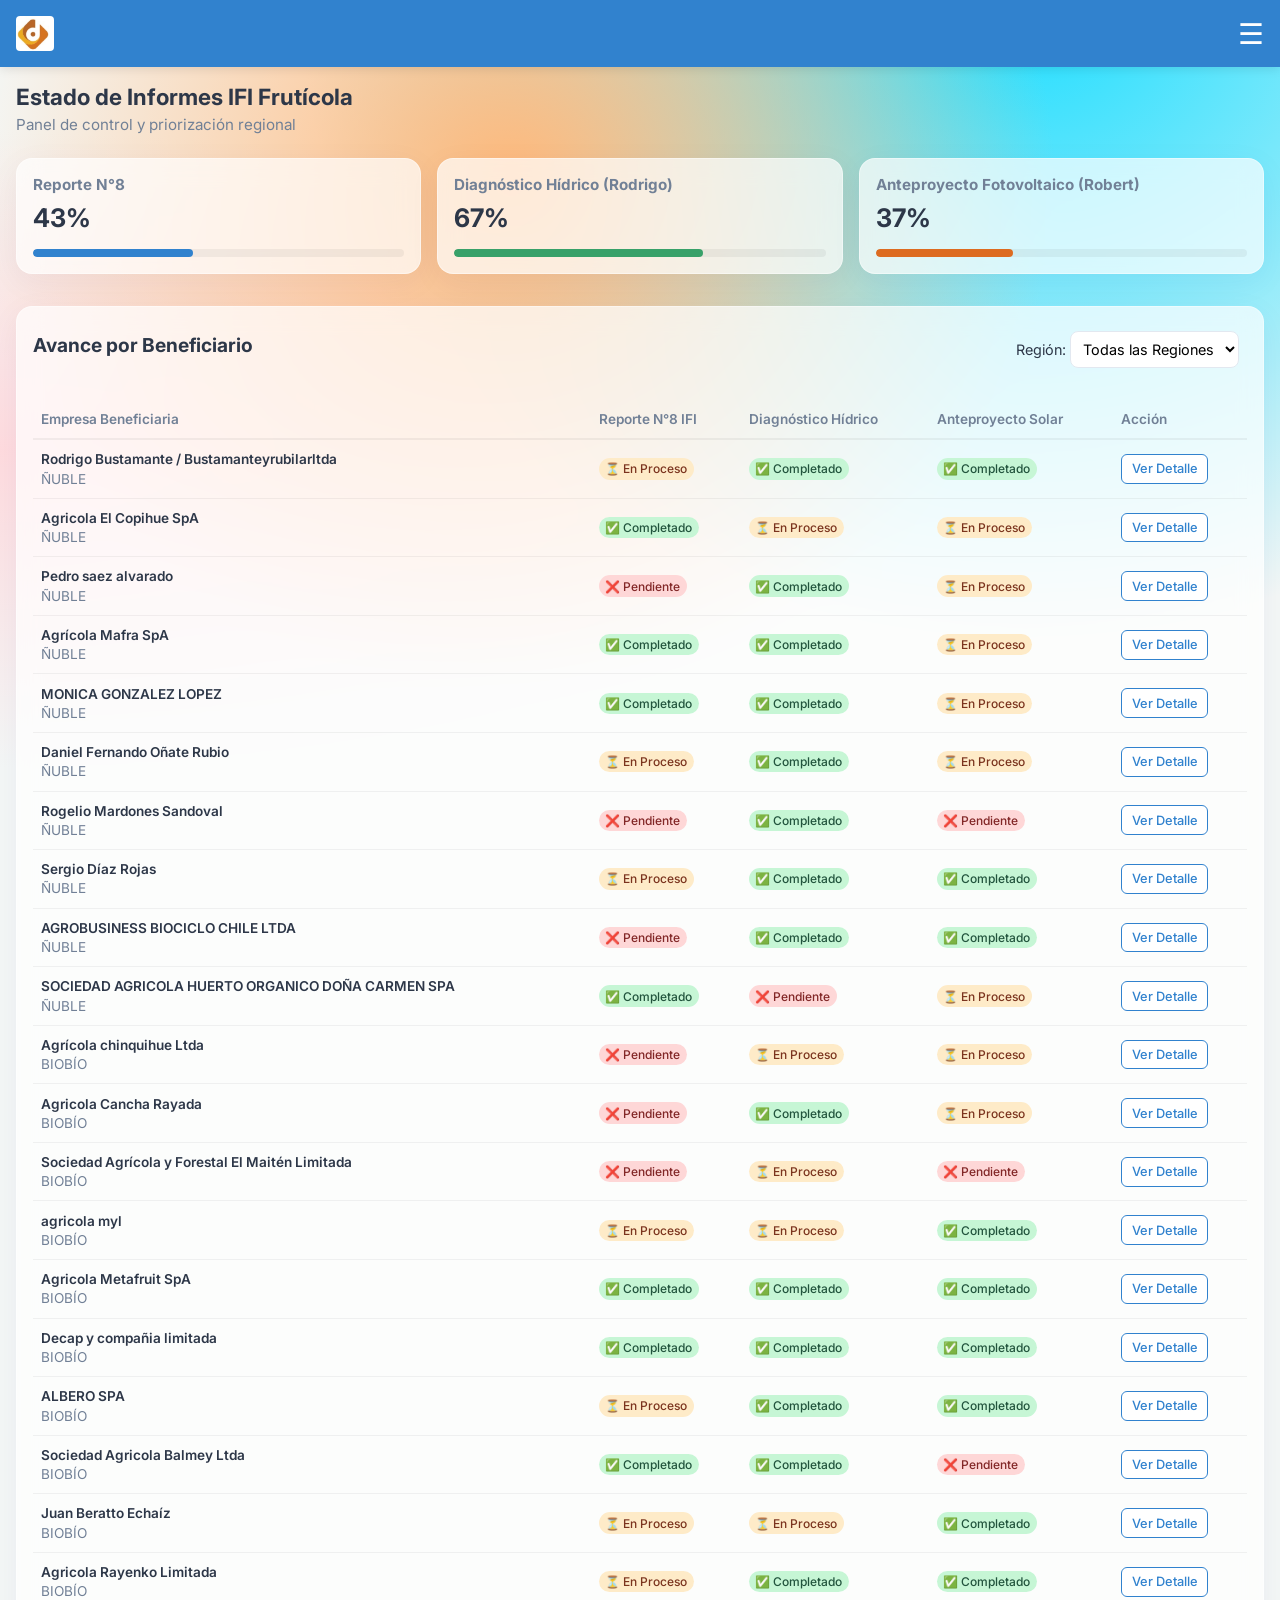
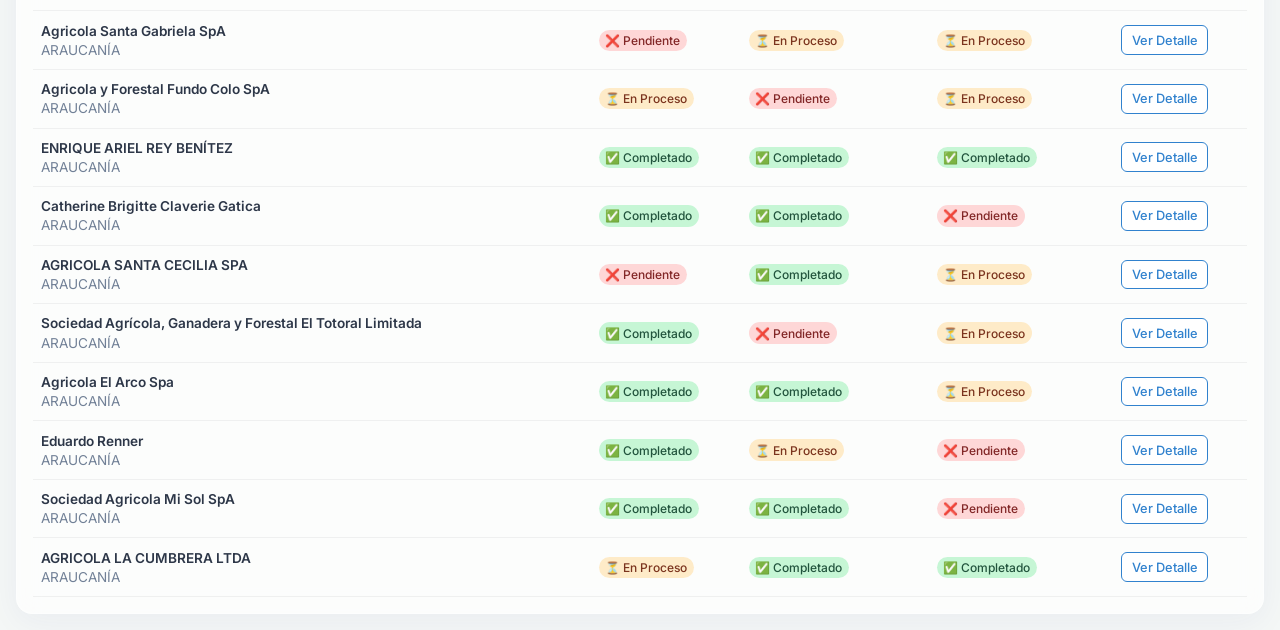
==== index.html @ 6b8bfd2b "Add files via upload" ====
<!DOCTYPE html>
<html lang="es">
<head>
    <meta charset="UTF-8">
    <meta name="viewport" content="width=device-width, initial-scale=1.0">
    <title>Dashboard IFI Frutícola - D-NOVO</title>
    <link rel="stylesheet" href="styles.css?v=3">
    <!-- Google Fonts for modern typography -->
    <link href="https://fonts.googleapis.com/css2?family=Inter:wght@400;500;600;700&display=swap" rel="stylesheet">
</head>
<body>
    <div class="app-container">

        <!-- Mobile Top Nav -->
        <div class="mobile-nav">
            <div class="mobile-nav-logo">
                <img src="logo-dnovo.jpg" alt="D-NOVO Logo" style="height: 35px; border-radius: 4px; object-fit: contain;">
            </div>
            <button class="hamburger-btn" onclick="toggleSidebar()">☰</button>
        </div>
        
        <!-- Overlay for Sidebar -->
        <div class="sidebar-overlay" id="sidebar-overlay" onclick="toggleSidebar()"></div>

        <!-- Sidebar -->
        <aside class="sidebar">
            <div class="brand" style="flex-direction: column; align-items: flex-start; gap: 1rem;">
                <!-- Logo D-NOVO (Imagen) -->
                <div style="display: flex; align-items: center; justify-content: center; width: 100%; margin-top: 1rem;">
                    <img src="logo-dnovo.jpg" alt="D-NOVO Logo" style="max-width: 80%; height: auto; object-fit: contain;">
                </div>
            </div>
            <nav class="menu">
                <a href="#" class="menu-item active" onclick="switchView('view-dashboard', this)">📊 Dashboard Avances</a>
                <a href="#" class="menu-item" onclick="switchView('view-agendamiento', this)">📅 Agendamiento</a>
                <a href="#" class="menu-item" onclick="switchView('view-productores', this)">👥 Productores</a>
                <a href="#" class="menu-item" onclick="switchView('view-configuracion', this)">⚙️ Configuración</a>
            </nav>
        </aside>

        <!-- Main Content -->
        <main class="main-content">
            <header class="header">
                <div>
                    <h1 id="main-title">Estado de Informes IFI Frutícola</h1>
                    <p class="subtitle" id="main-subtitle">Panel de control y priorización regional</p>
                </div>
                <div class="user-profile">
                    <img src="https://ui-avatars.com/api/?name=Admin+DNOVO&background=0D8ABC&color=fff" alt="User" class="avatar">
                </div>
            </header>

            <!-- VISTA 1: DASHBOARD -->
            <div id="view-dashboard" class="view-section active">
                <!-- KPIs -->
                <div class="kpi-grid">
                    <div class="kpi-card glass">
                        <h3>Reporte N°8</h3>
                        <div class="kpi-value" id="stat-rep8">0%</div>
                        <div class="progress-container">
                            <div class="progress-bar bg-blue" id="bar-rep8" style="width: 0%"></div>
                        </div>
                    </div>
                    <div class="kpi-card glass">
                        <h3>Diagnóstico Hídrico (Rodrigo)</h3>
                        <div class="kpi-value" id="stat-hidrico">0%</div>
                        <div class="progress-container">
                            <div class="progress-bar bg-green" id="bar-hidrico" style="width: 0%"></div>
                        </div>
                    </div>
                    <div class="kpi-card glass">
                        <h3>Anteproyecto Fotovoltaico (Robert)</h3>
                        <div class="kpi-value" id="stat-foto">0%</div>
                        <div class="progress-container">
                            <div class="progress-bar bg-orange" id="bar-foto" style="width: 0%"></div>
                        </div>
                    </div>
                </div>

                <!-- Table Section -->
                <div class="table-section glass">
                    <div class="table-header">
                        <h2>Avance por Beneficiario</h2>
                        <div class="filters">
                            <label for="region-filter">Región: </label>
                            <select id="region-filter" class="select-css">
                                <option value="Todas">Todas las Regiones</option>
                                <option value="ARAUCANÍA">Araucanía</option>
                                <option value="BIOBÍO">Biobío</option>
                                <option value="ÑUBLE">Ñuble</option>
                            </select>
                        </div>
                    </div>
                    
                    <div class="table-responsive">
                        <table class="data-table">
                            <thead>
                                <tr>
                                    <th>Empresa Beneficiaria</th>
                                    <th>Reporte N°8 IFI</th>
                                    <th>Diagnóstico Hídrico</th>
                                    <th>Anteproyecto Solar</th>
                                    <th>Acción</th>
                                </tr>
                            </thead>
                            <tbody id="table-body">
                                <!-- JS Inject Data -->
                            </tbody>
                        </table>
                    </div>
                </div>
            </div>

            <!-- VISTA 2: AGENDAMIENTO -->
            <div id="view-agendamiento" class="view-section" style="display: none;">
                <div class="glass" style="padding: 2rem;">
                    <div style="display: flex; justify-content: space-between; margin-bottom: 2rem;">
                        <h2>Julio 2026</h2>
                        <button class="action-btn" onclick="openNuevaVisita()">+ Nueva Visita</button>
                    </div>
                    <!-- Fake Calendar -->
                    <div class="calendar-grid">
                        <div class="cal-day">Lun 6<br><div class="cal-event bg-blue">Balmey (Enrique/Roberto)</div></div>
                        <div class="cal-day">Mar 7<br><div class="cal-event bg-orange">Metafruit (Robert B.)</div></div>
                        <div class="cal-day">Mié 8<br><div class="cal-event bg-red">Cancelada: Catalina/Ricardo</div></div>
                        <div class="cal-day">Jue 9<br><div class="cal-event bg-green">Biociclo (Alfonso)</div></div>
                        <div class="cal-day">Vie 10</div>
                    </div>
                </div>
            </div>

            <!-- VISTA 3: PRODUCTORES -->
            <div id="view-productores" class="view-section" style="display: none;">
                <div class="filters" style="margin-bottom: 1.5rem;">
                    <input type="text" id="search-productor" class="select-css" placeholder="Buscar productor, RUT o Región..." style="width: 100%; max-width: 400px;" oninput="filterProductores()">
                </div>
                <div id="productores-grid" class="productores-grid">
                    <!-- JS Inject CRM Cards -->
                </div>
            </div>

            <!-- VISTA 4: CONFIGURACIÓN -->
            <div id="view-configuracion" class="view-section" style="display: none;">
                <div class="config-panel glass">
                    <h2>Gestión de Equipo</h2>
                    <table class="data-table" style="margin-top: 1rem;">
                        <tr><td>Enrique Sandoval</td><td><span class="badge status-completado">Activo</span></td></tr>
                        <tr><td>Roberto</td><td><span class="badge status-completado">Activo</span></td></tr>
                        <tr><td>Alfonso</td><td><span class="badge status-completado">Activo</span></td></tr>
                        <tr><td>Robert Bravo</td><td><span class="badge status-completado">Activo</span></td></tr>
                        <tr><td>Ricardo</td><td><span class="badge status-proceso">En Revisión</span></td></tr>
                        <tr><td>Catalina</td><td><span class="badge status-proceso">En Revisión</span></td></tr>
                    </table>
                    
                    <h2 style="margin-top: 3rem;">Plantillas de Informes</h2>
                    <ul class="timeline" style="margin-top: 1rem;">
                        <li><strong>Reporte N°8 Oficial:</strong> <a href="#">Descargar Word (.docx)</a></li>
                        <li><strong>Ficha Anteproyecto Fotovoltaico:</strong> <a href="#">Descargar Excel (.xlsx)</a></li>
                    </ul>
                </div>
            </div>
        </main>
    </div>

    <!-- Modal "Ver Detalle" -->
    <div id="detalle-modal" class="modal-overlay">
        <div class="modal-content glass">
            <div class="modal-header">
                <div>
                    <h2 id="modal-empresa-nombre">Nombre Empresa</h2>
                    <p class="subtitle" id="modal-empresa-region">Región</p>
                </div>
                <button class="close-btn" onclick="closeModal()">✕</button>
            </div>
            
            <div class="modal-body">
                <!-- Sección CRM -->
                <div class="detail-section">
                    <h3>📍 Información de Contacto (CRM)</h3>
                    <div class="info-grid">
                        <div class="info-item"><strong>Representante:</strong> <span id="modal-rep"></span></div>
                        <div class="info-item"><strong>RUT:</strong> <span id="modal-rut-span"></span> (Ver cabecera)</div>
                        <div class="info-item"><strong>Teléfono:</strong> <span id="modal-tel"></span></div>
                        <div class="info-item"><strong>Email:</strong> <span id="modal-email"></span></div>
                        <div class="info-item"><strong>Superficie Frutícola:</strong> <span id="modal-sup"></span></div>
                        <div class="info-item"><strong>Ubicación:</strong> <a id="modal-gmaps" href="#" target="_blank" style="color: var(--blue);">Abrir en Google Maps</a></div>
                    </div>
                </div>

                <!-- Sección Datos Operacionales -->
                <div class="detail-section">
                    <h3>⚡ Datos Operacionales (Robert Bravo)</h3>
                    <p class="section-desc">Sube aquí los documentos técnicos desde terreno para el cálculo Fotovoltaico.</p>
                    <div class="upload-box">
                        <div class="upload-item">
                            <span>📄 Boletas de Energía Eléctrica</span>
                            <label class="upload-btn">
                                Subir Archivo
                                <input type="file" style="display:none;" onchange="handleFileUpload(this, 'Boletas de Energía')">
                            </label>
                        </div>
                        <div class="upload-item">
                            <span>⚙️ Ficha Técnica de Bombas</span>
                            <label class="upload-btn">
                                Subir Archivo
                                <input type="file" style="display:none;" onchange="handleFileUpload(this, 'Ficha Técnica')">
                            </label>
                        </div>
                    </div>
                </div>

                <!-- Sección Bitácora -->
                <div class="detail-section">
                    <h3>📅 Bitácora de Visitas a Terreno</h3>
                    <ul class="timeline">
                        <li><strong>Ayer:</strong> Visita de levantamiento inicial (Enrique, Roberto, Alfonso). <em>Notas: Se conversó con el administrador.</em></li>
                        <li><strong>Hace 1 semana:</strong> Contacto telefónico agendando la visita.</li>
                    </ul>
                </div>
            </div>
        </div>
    </div>

    
    <!-- Modal "Nueva Visita" -->
    <div id="agendar-modal" class="modal-overlay">
        <div class="modal-content glass">
            <div class="modal-header">
                <div>
                    <h2>Agendar Nueva Visita</h2>
                    <p class="subtitle">Programar salida a terreno</p>
                </div>
                <button class="close-btn" onclick="closeNuevaVisita()">✕</button>
            </div>
            
            <div class="modal-body">
                <form id="form-visita" onsubmit="event.preventDefault(); submitVisita();">
                    <div style="margin-bottom: 1rem;">
                        <label style="display:block; margin-bottom: 0.5rem; font-weight: bold;">Empresa a visitar:</label>
                        <select id="select-empresa" class="select-css" style="width: 100%;" required>
                            <!-- Opciones inyectadas por JS -->
                        </select>
                    </div>
                    
                    <div style="display: grid; grid-template-columns: 1fr 1fr; gap: 1rem; margin-bottom: 1rem;">
                        <div>
                            <label style="display:block; margin-bottom: 0.5rem; font-weight: bold;">Fecha:</label>
                            <input type="date" class="select-css" style="width: 100%;" required>
                        </div>
                        <div>
                            <label style="display:block; margin-bottom: 0.5rem; font-weight: bold;">Hora:</label>
                            <input type="time" class="select-css" style="width: 100%;" required>
                        </div>
                    </div>

                    <div style="margin-bottom: 1.5rem;">
                        <label style="display:block; margin-bottom: 0.5rem; font-weight: bold;">Asesores Asignados:</label>
                        <select class="select-css" style="width: 100%;" multiple required>
                            <option value="Enrique">Enrique Sandoval</option>
                            <option value="Roberto">Roberto</option>
                            <option value="Alfonso">Alfonso</option>
                            <option value="Robert">Robert Bravo</option>
                            <option value="Catalina">Catalina</option>
                            <option value="Ricardo">Ricardo</option>
                            <option value="Rodrigo">Rodrigo</option>
                        </select>
                        <small style="color: var(--text-muted);">Usa Ctrl para seleccionar varios</small>
                    </div>

                    <button type="submit" class="action-btn" style="width: 100%; font-size: 1.1rem; padding: 0.8rem;">Confirmar y Agendar</button>
                </form>
            </div>
        </div>
    </div>

    <script src="app.js?v=5"></script>
</body>
</html>
---- styles.css ----
:root {
    --bg-color: #f4f7f6;
    --glass-bg: rgba(255, 255, 255, 0.7);
    --glass-border: rgba(255, 255, 255, 0.4);
    --text-main: #2d3748;
    --text-muted: #718096;
    --blue: #3182ce;
    --green: #38a169;
    --orange: #dd6b20;
    --red: #e53e3e;
    --sidebar-width: 260px;
}

* {
    margin: 0;
    padding: 0;
    box-sizing: border-box;
    font-family: 'Inter', sans-serif;
}

body {
    background-color: var(--bg-color);
    background-image: 
        radial-gradient(at 40% 20%, hsla(28,100%,74%,1) 0px, transparent 50%),
        radial-gradient(at 80% 0%, hsla(189,100%,56%,1) 0px, transparent 50%),
        radial-gradient(at 0% 50%, hsla(355,100%,93%,1) 0px, transparent 50%);
    background-attachment: fixed;
    color: var(--text-main);
    min-height: 100vh;
}

.app-container {
    display: flex;
    min-height: 100vh;
}

/* Sidebar */
.sidebar {
    width: var(--sidebar-width);
    background: rgba(255, 255, 255, 0.8);
    backdrop-filter: blur(10px);
    border-right: 1px solid var(--glass-border);
    padding: 2rem 1.5rem;
    position: fixed;
    height: 100vh;
}

.brand {
    display: flex;
    align-items: center;
    gap: 1rem;
    margin-bottom: 3rem;
}

.logo {
    font-size: 1.5rem;
}

.menu {
    display: flex;
    flex-direction: column;
    gap: 0.5rem;
}

.menu-item {
    text-decoration: none;
    color: var(--text-muted);
    padding: 0.8rem 1rem;
    border-radius: 8px;
    font-weight: 500;
    transition: all 0.2s;
}

.menu-item:hover, .menu-item.active {
    background: white;
    color: var(--blue);
    box-shadow: 0 4px 6px rgba(0,0,0,0.05);
}

/* Main Content */
.main-content {
    flex: 1;
    margin-left: var(--sidebar-width);
    padding: 2rem 3rem;
}

.header {
    display: flex;
    justify-content: space-between;
    align-items: center;
    margin-bottom: 2rem;
}

.header h1 {
    font-size: 1.8rem;
    font-weight: 700;
}

.subtitle {
    color: var(--text-muted);
    font-size: 0.95rem;
    margin-top: 0.3rem;
}

.avatar {
    width: 45px;
    height: 45px;
    border-radius: 50%;
    box-shadow: 0 4px 6px rgba(0,0,0,0.1);
}

/* Glassmorphism utility */
.glass {
    background: var(--glass-bg);
    backdrop-filter: blur(12px);
    border: 1px solid var(--glass-border);
    border-radius: 16px;
    box-shadow: 0 8px 32px rgba(31, 38, 135, 0.05);
}

/* KPIs */
.kpi-grid {
    display: grid;
    grid-template-columns: repeat(auto-fit, minmax(280px, 1fr));
    gap: 1.5rem;
    margin-bottom: 2rem;
}

.kpi-card {
    padding: 1.5rem;
    transition: transform 0.2s;
}

.kpi-card:hover {
    transform: translateY(-5px);
}

.kpi-card h3 {
    font-size: 0.95rem;
    color: var(--text-muted);
    margin-bottom: 0.5rem;
}

.kpi-value {
    font-size: 2.5rem;
    font-weight: 700;
    margin-bottom: 1rem;
}

.progress-container {
    width: 100%;
    height: 8px;
    background: rgba(0,0,0,0.05);
    border-radius: 4px;
    overflow: hidden;
}

.progress-bar {
    height: 100%;
    border-radius: 4px;
    transition: width 1s ease-in-out;
}

.bg-blue { background-color: var(--blue); }
.bg-green { background-color: var(--green); }
.bg-orange { background-color: var(--orange); }

/* Table */
.table-section {
    padding: 1.5rem;
}

.table-header {
    display: flex;
    justify-content: space-between;
    align-items: center;
    margin-bottom: 1.5rem;
}

.select-css {
    padding: 0.5rem 1rem;
    border-radius: 8px;
    border: 1px solid #e2e8f0;
    outline: none;
    font-family: inherit;
    background: white;
}

.table-responsive {
    overflow-x: auto;
}

.data-table {
    width: 100%;
    border-collapse: collapse;
}

.data-table th {
    text-align: left;
    padding: 1rem;
    color: var(--text-muted);
    font-weight: 600;
    border-bottom: 2px solid rgba(0,0,0,0.05);
}

.data-table td {
    padding: 1rem;
    border-bottom: 1px solid rgba(0,0,0,0.05);
    vertical-align: middle;
}

.data-table tbody tr:hover {
    background: rgba(255,255,255,0.5);
}

.empresa-name {
    font-weight: 600;
    color: var(--text-main);
}

.empresa-region {
    font-size: 0.85rem;
    color: var(--text-muted);
    margin-top: 0.2rem;
}

/* Badges */
.badge {
    display: inline-flex;
    align-items: center;
    gap: 0.4rem;
    padding: 0.4rem 0.8rem;
    border-radius: 20px;
    font-size: 0.85rem;
    font-weight: 500;
}

.status-completado {
    background: #c6f6d5;
    color: #22543d;
}

.status-proceso {
    background: #feebc8;
    color: #7b341e;
}

.status-pendiente {
    background: #fed7d7;
    color: #822727;
}

.action-btn {
    background: white;
    border: 1px solid var(--blue);
    color: var(--blue);
    padding: 0.5rem 1rem;
    border-radius: 6px;
    cursor: pointer;
    font-weight: 500;
    transition: all 0.2s;
}

.action-btn:hover {
    background: var(--blue);
    color: white;
}


/* Modal Styles */
.modal-overlay {
    display: none;
    position: fixed;
    top: 0; left: 0; right: 0; bottom: 0;
    background: rgba(0,0,0,0.5);
    backdrop-filter: blur(4px);
    z-index: 1000;
    justify-content: center;
    align-items: center;
}

.modal-content {
    background: white;
    width: 90%;
    max-width: 600px;
    max-height: 90vh;
    overflow-y: auto;
    padding: 2rem;
    border-radius: 16px;
    position: relative;
    box-shadow: 0 10px 40px rgba(0,0,0,0.2);
    animation: slideUp 0.3s ease-out;
}

@keyframes slideUp {
    from { transform: translateY(50px); opacity: 0; }
    to { transform: translateY(0); opacity: 1; }
}

.modal-header {
    display: flex;
    justify-content: space-between;
    align-items: flex-start;
    margin-bottom: 2rem;
    border-bottom: 1px solid rgba(0,0,0,0.1);
    padding-bottom: 1rem;
}

.close-btn {
    background: none;
    border: none;
    font-size: 1.5rem;
    cursor: pointer;
    color: var(--text-muted);
}

.close-btn:hover { color: var(--red); }

.detail-section {
    margin-bottom: 2rem;
}

.detail-section h3 {
    margin-bottom: 1rem;
    color: var(--blue);
    font-size: 1.1rem;
}

.section-desc {
    font-size: 0.9rem;
    color: var(--text-muted);
    margin-bottom: 1rem;
}

.info-grid {
    display: grid;
    grid-template-columns: 1fr 1fr;
    gap: 1rem;
    background: rgba(0,0,0,0.02);
    padding: 1rem;
    border-radius: 8px;
}

.info-item { font-size: 0.95rem; }

.upload-box {
    display: flex;
    flex-direction: column;
    gap: 1rem;
}

.upload-item {
    display: flex;
    justify-content: space-between;
    align-items: center;
    background: #f8fafc;
    border: 1px dashed #cbd5e1;
    padding: 1rem;
    border-radius: 8px;
}

.upload-btn {
    background: var(--blue);
    color: white;
    border: none;
    padding: 0.5rem 1rem;
    border-radius: 6px;
    cursor: pointer;
}

.upload-btn:hover { background: #2b6cb0; }

.timeline {
    list-style: none;
    padding-left: 1rem;
    border-left: 2px solid var(--blue);
}

.timeline li {
    position: relative;
    padding-bottom: 1.5rem;
    padding-left: 1rem;
    font-size: 0.95rem;
}

.timeline li::before {
    content: '';
    position: absolute;
    left: -1.3rem;
    top: 0;
    width: 12px;
    height: 12px;
    background: var(--blue);
    border-radius: 50%;
}


/* Additional styles for SPA views */
.view-section {
    animation: fadeIn 0.3s ease-in-out;
}

@keyframes fadeIn {
    from { opacity: 0; transform: translateY(10px); }
    to { opacity: 1; transform: translateY(0); }
}

/* Calendar Grid */
.calendar-grid {
    display: grid;
    grid-template-columns: repeat(5, 1fr);
    gap: 1rem;
    margin-top: 1rem;
}

.cal-day {
    background: rgba(255,255,255,0.5);
    border: 1px solid var(--glass-border);
    border-radius: 8px;
    padding: 1rem;
    min-height: 120px;
    font-weight: bold;
    color: var(--text-muted);
}

.cal-event {
    margin-top: 0.5rem;
    padding: 0.5rem;
    border-radius: 4px;
    font-size: 0.85rem;
    color: white;
    font-weight: 500;
}

/* Productores Grid */
.productores-grid {
    display: grid;
    grid-template-columns: repeat(auto-fill, minmax(300px, 1fr));
    gap: 1.5rem;
}

.producer-card {
    background: var(--glass-bg);
    backdrop-filter: blur(12px);
    border: 1px solid var(--glass-border);
    border-radius: 12px;
    padding: 1.5rem;
    transition: transform 0.2s;
    box-shadow: 0 4px 15px rgba(0,0,0,0.05);
}

.producer-card:hover {
    transform: translateY(-5px);
}

.producer-card h3 {
    color: var(--blue);
    margin-bottom: 0.2rem;
}

.producer-card .region-tag {
    font-size: 0.8rem;
    background: rgba(0,0,0,0.05);
    padding: 0.2rem 0.5rem;
    border-radius: 4px;
    color: var(--text-muted);
    display: inline-block;
    margin-bottom: 1rem;
}

.contact-actions {
    display: flex;
    gap: 0.5rem;
    margin-top: 1rem;
    border-top: 1px solid rgba(0,0,0,0.05);
    padding-top: 1rem;
}

.btn-icon {
    flex: 1;
    text-align: center;
    background: rgba(0,0,0,0.05);
    padding: 0.5rem;
    border-radius: 6px;
    text-decoration: none;
    color: var(--text-main);
    font-size: 0.9rem;
    transition: background 0.2s;
}

.btn-icon:hover {
    background: var(--blue);
    color: white;
}

/* Config Panel */
.config-panel {
    padding: 2rem;
}






/* =========================================
   GLOBAL COMPACT UI & HAMBURGER MENU
   ========================================= */

.app-container {
    display: flex;
    flex-direction: column;
}

/* Mobile Top Nav (Visible Everywhere now) */
.mobile-nav {
    display: flex;
    background: var(--blue);
    padding: 1rem;
    color: white;
    justify-content: space-between;
    align-items: center;
    position: sticky;
    top: 0;
    z-index: 999;
    box-shadow: 0 2px 10px rgba(0,0,0,0.1);
}

.hamburger-btn {
    background: none;
    border: none;
    color: white;
    font-size: 1.8rem;
    cursor: pointer;
}

.mobile-nav-logo {
    font-weight: 800;
    font-size: 1.2rem;
    display: flex;
    align-items: center;
    gap: 0.5rem;
}

.mobile-nav-logo span {
    background: white;
    color: var(--blue);
    padding: 0.1rem 0.4rem;
    border-radius: 4px;
}

/* Sidebar Overlay */
.sidebar-overlay {
    display: none;
    position: fixed;
    top: 0; left: 0; right: 0; bottom: 0;
    background: rgba(0,0,0,0.5);
    z-index: 1000;
    backdrop-filter: blur(2px);
}

/* Collapsible Sidebar (Global) */
.sidebar {
    position: fixed !important;
    left: 0;
    top: 0;
    bottom: 0;
    width: 260px !important;
    height: 100vh !important;
    z-index: 1001 !important;
    transform: translateX(-100%);
    transition: transform 0.3s ease;
    border-right: none !important;
    background: rgba(255, 255, 255, 0.95) !important;
}

.sidebar.open {
    transform: translateX(0) !important;
}

.sidebar-overlay.active {
    display: block !important;
}

/* Main Content adjustments (Global) */
.main-content {
    margin-left: 0 !important;
    width: 100% !important;
    padding: 1rem !important;
}

.header {
    flex-direction: column;
    align-items: flex-start;
    gap: 0.5rem;
    margin-bottom: 1rem;
}

.header h1 {
    font-size: 1.4rem;
}

.subtitle {
    font-size: 0.95rem;
}

.avatar {
    display: none; 
}

/* Grillas compactas */
.kpi-grid, .calendar-grid, .productores-grid {
    grid-template-columns: repeat(auto-fit, minmax(250px, 1fr));
    gap: 1rem;
}

/* Reducir padding de tarjetas y fuentes */
.kpi-card {
    padding: 1rem;
}

.kpi-card h3 {
    font-size: 0.95rem;
}

.kpi-value {
    font-size: 1.6rem;
}

.table-section {
    padding: 1rem;
}

.table-header h2 {
    font-size: 1.2rem;
    margin-bottom: 0.5rem;
}

.table-header {
    flex-direction: row;
    flex-wrap: wrap;
    align-items: center;
    gap: 1rem;
}

.filters, .filters select, .filters input {
    font-size: 0.9rem;
    padding: 0.5rem;
}

/* Tabla compacta */
.data-table th, .data-table td {
    padding: 0.7rem 0.5rem;
    font-size: 0.85rem;
}

.badge {
    font-size: 0.75rem;
    padding: 0.2rem 0.4rem;
}

.action-btn {
    padding: 0.4rem 0.6rem;
    font-size: 0.8rem;
}

/* Productores Cards más pequeñas */
.producer-card {
    padding: 1rem;
}

.producer-card h3 {
    font-size: 1.1rem;
}

/* Modales compactos */
.modal-content {
    width: 95%;
    max-width: 800px;
    padding: 1.5rem;
    margin: 1rem auto;
    max-height: 95vh;
}

.modal-header h2 {
    font-size: 1.2rem;
}

.detail-section h3 {
    font-size: 1.1rem;
}

.info-grid {
    grid-template-columns: repeat(auto-fit, minmax(200px, 1fr));
    gap: 1rem;
    padding: 1rem;
}

.info-item {
    font-size: 0.9rem;
}

#form-visita > div[style*="grid-template-columns"] {
    grid-template-columns: repeat(auto-fit, minmax(200px, 1fr)) !important;
}

/* Extra small screens */
@media (max-width: 480px) {
    .kpi-grid, .calendar-grid, .productores-grid, .info-grid, #form-visita > div[style*="grid-template-columns"] {
        grid-template-columns: 1fr !important;
    }
    .table-header {
        flex-direction: column;
        align-items: flex-start;
    }
    .filters, .filters select, .filters input {
        width: 100%;
    }
}


/* Responsive Table (Card Layout for Mobile) */
@media (max-width: 768px) {
    .table-responsive {
        overflow-x: hidden !important; /* Disable horizontal scroll since we stack now */
    }
    
    .data-table, .data-table thead, .data-table tbody, .data-table th, .data-table td, .data-table tr { 
        display: block; 
    }
    
    .data-table thead tr { 
        position: absolute;
        top: -9999px;
        left: -9999px;
    }
    
    .data-table tr {
        border: 1px solid var(--glass-border);
        background: rgba(255, 255, 255, 0.7);
        border-radius: 8px;
        margin-bottom: 1rem;
        padding: 0.5rem;
    }
    
    .data-table td { 
        border: none;
        border-bottom: 1px solid rgba(0,0,0,0.05); 
        position: relative;
        padding-left: 45% !important; 
        text-align: right;
        min-height: 40px;
        display: flex;
        align-items: center;
        justify-content: flex-end;
    }
    
    .data-table td:last-child {
        border-bottom: 0;
    }
    
    .data-table td::before { 
        content: attr(data-label);
        position: absolute;
        left: 10px;
        width: 40%; 
        padding-right: 10px; 
        white-space: nowrap;
        text-align: left;
        font-weight: 600;
        color: var(--text-muted);
        font-size: 0.85rem;
    }
    
    .empresa-name, .empresa-region {
        text-align: right;
    }
}
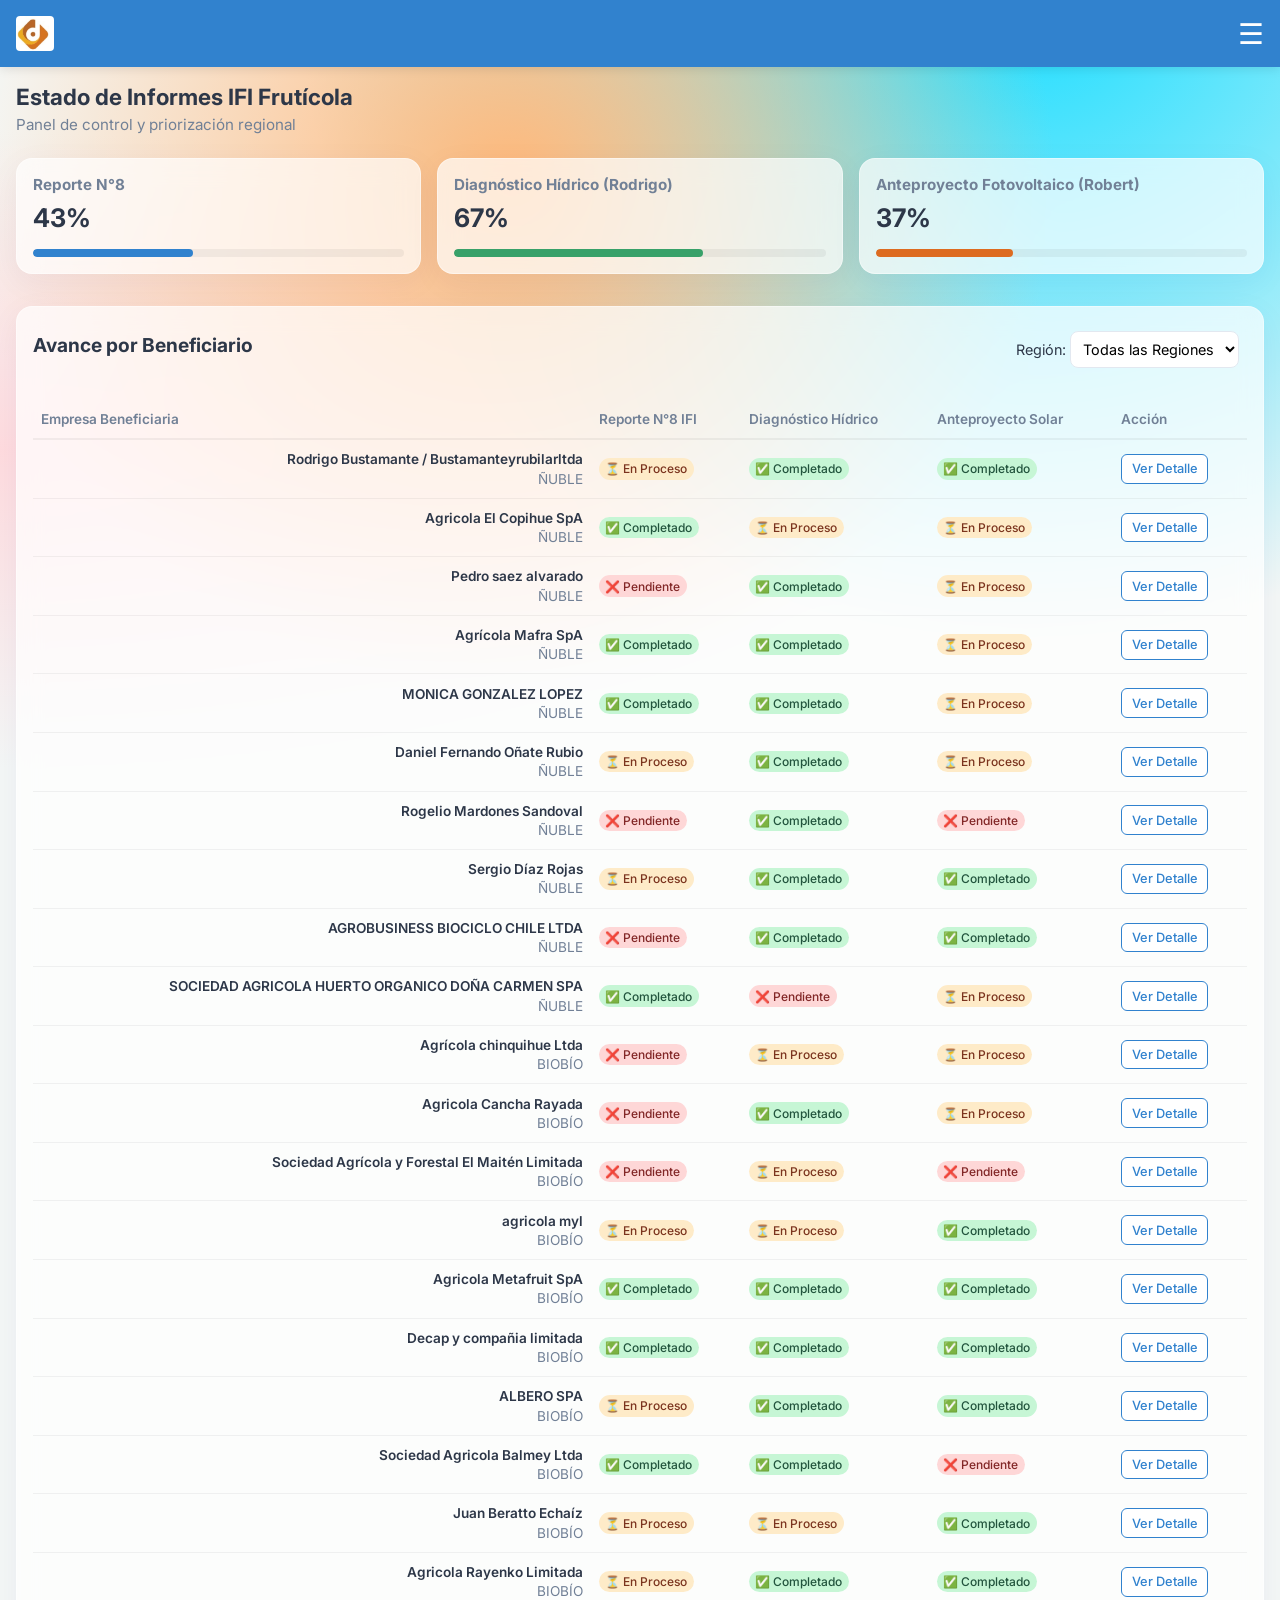
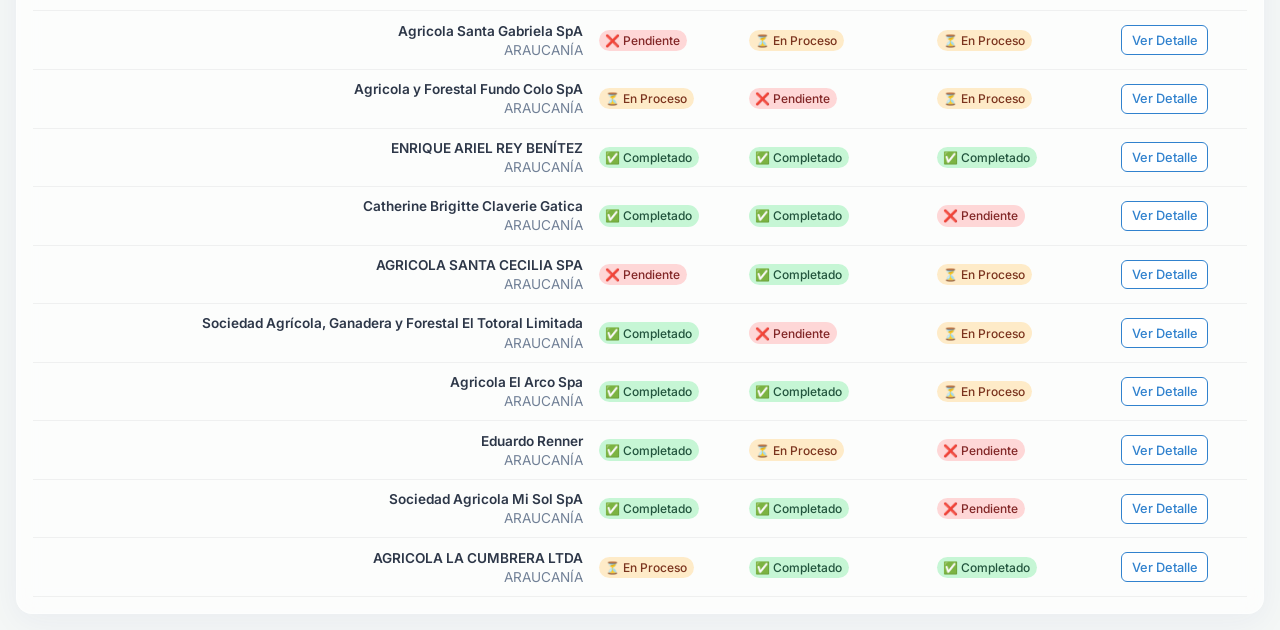
==== commit a835366e: "Add files via upload" ====
--- a/index.html
+++ b/index.html
@@ -4,7 +4,7 @@
     <meta charset="UTF-8">
     <meta name="viewport" content="width=device-width, initial-scale=1.0">
     <title>Dashboard IFI Frutícola - D-NOVO</title>
-    <link rel="stylesheet" href="styles.css?v=3">
+    <link rel="stylesheet" href="styles.css?v=11">
     <!-- Google Fonts for modern typography -->
     <link href="https://fonts.googleapis.com/css2?family=Inter:wght@400;500;600;700&display=swap" rel="stylesheet">
 </head>
@@ -33,6 +33,7 @@
             <nav class="menu">
                 <a href="#" class="menu-item active" onclick="switchView('view-dashboard', this)">📊 Dashboard Avances</a>
                 <a href="#" class="menu-item" onclick="switchView('view-agendamiento', this)">📅 Agendamiento</a>
+                <a href="#" class="menu-item" onclick="switchView('view-mapa', this)">🗺️ Visor Geográfico</a>
                 <a href="#" class="menu-item" onclick="switchView('view-productores', this)">👥 Productores</a>
                 <a href="#" class="menu-item" onclick="switchView('view-configuracion', this)">⚙️ Configuración</a>
             </nav>
@@ -129,6 +130,11 @@
                 </div>
             </div>
 
+            <!-- VISTA: VISOR GEOGRÁFICO -->
+            <div id="view-mapa" class="view-section" style="display: none; padding: 0 !important; height: calc(100vh - 140px);">
+                <iframe src="../qgis2web_2026_07_10-18_28_27_050467/index.html?v=2" class="map-iframe"></iframe>
+            </div>
+
             <!-- VISTA 3: PRODUCTORES -->
             <div id="view-productores" class="view-section" style="display: none;">
                 <div class="filters" style="margin-bottom: 1.5rem;">
@@ -143,19 +149,31 @@
             <div id="view-configuracion" class="view-section" style="display: none;">
                 <div class="config-panel glass">
                     <h2>Gestión de Equipo</h2>
-                    <table class="data-table" style="margin-top: 1rem;">
-                        <tr><td>Enrique Sandoval</td><td><span class="badge status-completado">Activo</span></td></tr>
-                        <tr><td>Roberto</td><td><span class="badge status-completado">Activo</span></td></tr>
-                        <tr><td>Alfonso</td><td><span class="badge status-completado">Activo</span></td></tr>
-                        <tr><td>Robert Bravo</td><td><span class="badge status-completado">Activo</span></td></tr>
-                        <tr><td>Ricardo</td><td><span class="badge status-proceso">En Revisión</span></td></tr>
-                        <tr><td>Catalina</td><td><span class="badge status-proceso">En Revisión</span></td></tr>
-                    </table>
+                    <div class="team-list" style="margin-top: 1rem; display: flex; flex-direction: column; gap: 0.8rem;">
+                        <div style="display: flex; justify-content: space-between; align-items: center; padding: 0.8rem 1rem; background: rgba(255,255,255,0.7); border-radius: 8px; box-shadow: 0 1px 3px rgba(0,0,0,0.05);">
+                            <span style="font-weight: 500;">Enrique Sandoval</span><span class="badge status-completado">Activo</span>
+                        </div>
+                        <div style="display: flex; justify-content: space-between; align-items: center; padding: 0.8rem 1rem; background: rgba(255,255,255,0.7); border-radius: 8px; box-shadow: 0 1px 3px rgba(0,0,0,0.05);">
+                            <span style="font-weight: 500;">Roberto</span><span class="badge status-completado">Activo</span>
+                        </div>
+                        <div style="display: flex; justify-content: space-between; align-items: center; padding: 0.8rem 1rem; background: rgba(255,255,255,0.7); border-radius: 8px; box-shadow: 0 1px 3px rgba(0,0,0,0.05);">
+                            <span style="font-weight: 500;">Alfonso</span><span class="badge status-completado">Activo</span>
+                        </div>
+                        <div style="display: flex; justify-content: space-between; align-items: center; padding: 0.8rem 1rem; background: rgba(255,255,255,0.7); border-radius: 8px; box-shadow: 0 1px 3px rgba(0,0,0,0.05);">
+                            <span style="font-weight: 500;">Robert Bravo</span><span class="badge status-completado">Activo</span>
+                        </div>
+                        <div style="display: flex; justify-content: space-between; align-items: center; padding: 0.8rem 1rem; background: rgba(255,255,255,0.7); border-radius: 8px; box-shadow: 0 1px 3px rgba(0,0,0,0.05);">
+                            <span style="font-weight: 500;">Ricardo</span><span class="badge status-proceso">En Revisión</span>
+                        </div>
+                        <div style="display: flex; justify-content: space-between; align-items: center; padding: 0.8rem 1rem; background: rgba(255,255,255,0.7); border-radius: 8px; box-shadow: 0 1px 3px rgba(0,0,0,0.05);">
+                            <span style="font-weight: 500;">Catalina</span><span class="badge status-proceso">En Revisión</span>
+                        </div>
+                    </div>
                     
                     <h2 style="margin-top: 3rem;">Plantillas de Informes</h2>
                     <ul class="timeline" style="margin-top: 1rem;">
-                        <li><strong>Reporte N°8 Oficial:</strong> <a href="#">Descargar Word (.docx)</a></li>
-                        <li><strong>Ficha Anteproyecto Fotovoltaico:</strong> <a href="#">Descargar Excel (.xlsx)</a></li>
+                        <li><strong>Reporte N°8 Oficial:</strong> <a href="../Reporte_N8_IFI_Gestion_Hidrica_rr.xlsx" download="Reporte_N8_Oficial.xlsx">Descargar Excel (.xlsx)</a></li>
+                        <li><strong>Ficha Anteproyecto Fotovoltaico:</strong> <a href="../Ficha_Anteproyecto_Fotovoltaico.xlsx" download="Ficha_Anteproyecto.xlsx">Descargar Excel (.xlsx)</a></li>
                     </ul>
                 </div>
             </div>
@@ -174,18 +192,7 @@
             </div>
             
             <div class="modal-body">
-                <!-- Sección CRM -->
-                <div class="detail-section">
-                    <h3>📍 Información de Contacto (CRM)</h3>
-                    <div class="info-grid">
-                        <div class="info-item"><strong>Representante:</strong> <span id="modal-rep"></span></div>
-                        <div class="info-item"><strong>RUT:</strong> <span id="modal-rut-span"></span> (Ver cabecera)</div>
-                        <div class="info-item"><strong>Teléfono:</strong> <span id="modal-tel"></span></div>
-                        <div class="info-item"><strong>Email:</strong> <span id="modal-email"></span></div>
-                        <div class="info-item"><strong>Superficie Frutícola:</strong> <span id="modal-sup"></span></div>
-                        <div class="info-item"><strong>Ubicación:</strong> <a id="modal-gmaps" href="#" target="_blank" style="color: var(--blue);">Abrir en Google Maps</a></div>
-                    </div>
-                </div>
+
 
                 <!-- Sección Datos Operacionales -->
                 <div class="detail-section">
@@ -273,6 +280,6 @@
         </div>
     </div>
 
-    <script src="app.js?v=5"></script>
+    <script src="app.js?v=13"></script>
 </body>
 </html>
--- a/styles.css
+++ b/styles.css
@@ -704,17 +704,85 @@
     grid-template-columns: repeat(auto-fit, minmax(200px, 1fr)) !important;
 }
 
-/* Extra small screens */
+/* Extra small screens - Highly Optimized Mobile Layout */
 @media (max-width: 480px) {
     .kpi-grid, .calendar-grid, .productores-grid, .info-grid, #form-visita > div[style*="grid-template-columns"] {
         grid-template-columns: 1fr !important;
-    }
+        gap: 0.5rem; /* Gap más pequeño para ganar espacio */
+    }
+    
     .table-header {
         flex-direction: column;
         align-items: flex-start;
-    }
+        gap: 0.5rem;
+    }
+    
     .filters, .filters select, .filters input {
         width: 100%;
+        font-size: 0.8rem;
+        padding: 0.4rem;
+    }
+    
+    /* Optimizar Tarjetas KPI */
+    .kpi-card {
+        padding: 0.75rem !important; /* Menos relleno */
+        border-radius: 8px;
+    }
+    
+    .kpi-card h3 {
+        font-size: 0.8rem !important;
+    }
+    
+    .kpi-value {
+        font-size: 1.2rem !important; /* Número más pequeño */
+    }
+    
+    /* Optimizar Tarjetas de Productores (CRM) */
+    .producer-card {
+        padding: 0.75rem !important;
+        border-radius: 8px;
+    }
+    
+    .producer-card h3 {
+        font-size: 0.9rem !important; /* Título más compacto */
+        margin-bottom: 0.3rem !important;
+    }
+    
+    .producer-card p {
+        font-size: 0.75rem !important; /* Texto de datos más pequeño */
+        margin-bottom: 0.2rem !important;
+    }
+    
+    .producer-card .action-btn {
+        padding: 0.3rem 0.5rem;
+        font-size: 0.75rem;
+        margin-top: 0.5rem;
+    }
+    
+    /* Optimizar Calendario (Agendamiento) */
+    .cal-day {
+        padding: 0.5rem !important; /* Menos padding */
+        min-height: auto !important; /* Quitar altura mínima excesiva */
+        font-size: 0.85rem !important; /* Texto del día más chico */
+    }
+    
+    .cal-event {
+        margin-top: 0.3rem !important;
+        padding: 0.3rem 0.5rem !important;
+        font-size: 0.75rem !important; /* Texto del evento más chico */
+    }
+    
+    /* Textos generales de la app más pequeños */
+    .header h1 {
+        font-size: 1.1rem !important;
+    }
+    
+    .subtitle {
+        font-size: 0.8rem !important;
+    }
+    
+    .table-header h2 {
+        font-size: 1rem !important;
     }
 }
 
@@ -776,3 +844,22 @@
         text-align: right;
     }
 }
+
+/* Visor de Mapas */
+.map-iframe {
+    width: 100%;
+    height: 100%;
+    border: none;
+    border-radius: 8px;
+    box-shadow: 0 4px 6px rgba(0,0,0,0.1);
+}
+
+@media (max-width: 480px) {
+    #view-mapa {
+        height: calc(100vh - 120px) !important;
+        padding: 0.5rem !important;
+    }
+    .map-iframe {
+        border-radius: 4px;
+    }
+}
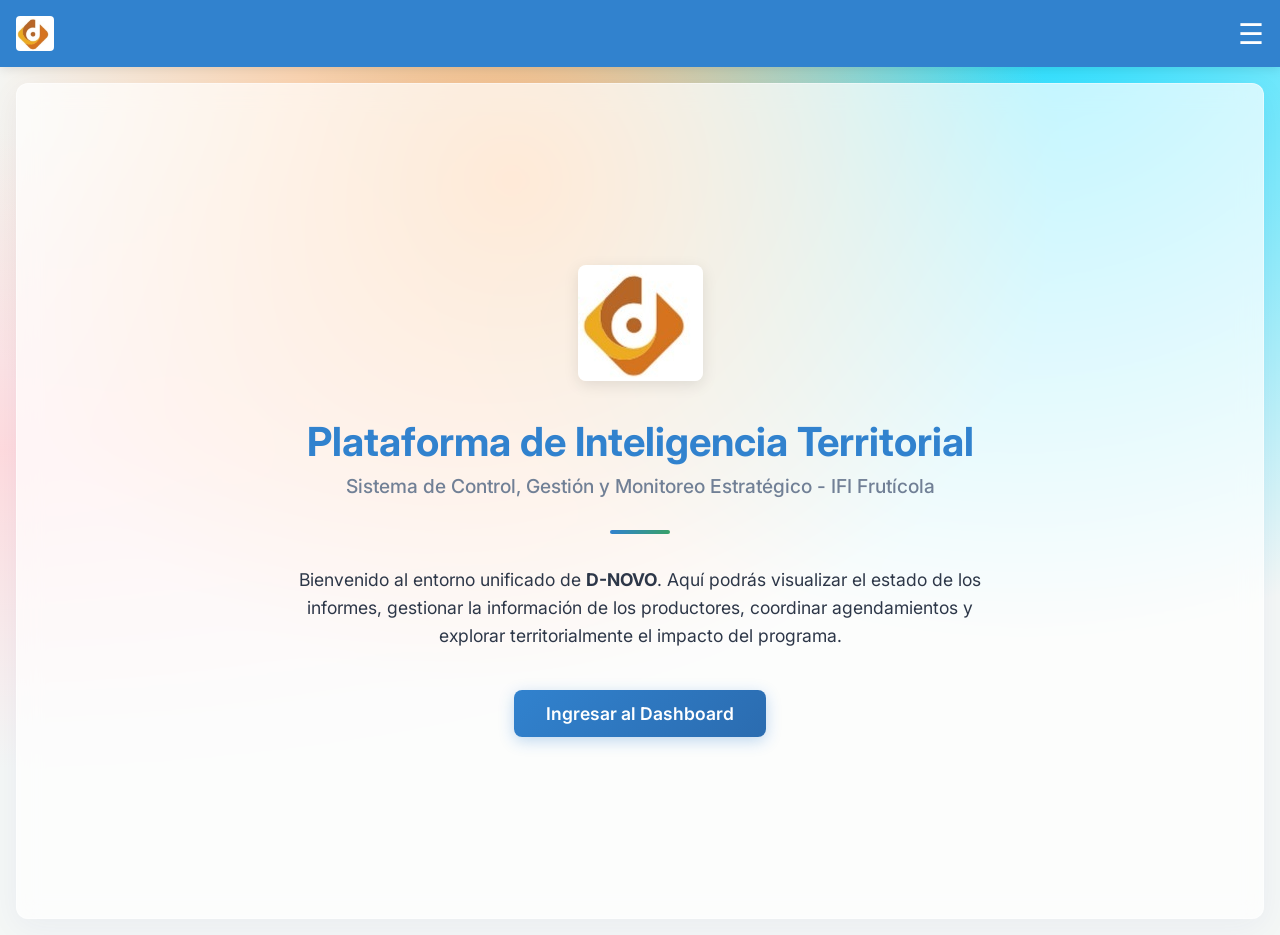
==== commit 308113fc: "Add files via upload" ====
--- a/index.html
+++ b/index.html
@@ -31,7 +31,8 @@
                 </div>
             </div>
             <nav class="menu">
-                <a href="#" class="menu-item active" onclick="switchView('view-dashboard', this)">📊 Dashboard Avances</a>
+                <a href="#" class="menu-item active" onclick="switchView('view-portada', this)">🏠 Inicio</a>
+                <a href="#" class="menu-item" onclick="switchView('view-dashboard', this)">📊 Dashboard Avances</a>
                 <a href="#" class="menu-item" onclick="switchView('view-agendamiento', this)">📅 Agendamiento</a>
                 <a href="#" class="menu-item" onclick="switchView('view-mapa', this)">🗺️ Visor Geográfico</a>
                 <a href="#" class="menu-item" onclick="switchView('view-productores', this)">👥 Productores</a>
@@ -41,7 +42,7 @@
 
         <!-- Main Content -->
         <main class="main-content">
-            <header class="header">
+            <header class="header" style="display: none;">
                 <div>
                     <h1 id="main-title">Estado de Informes IFI Frutícola</h1>
                     <p class="subtitle" id="main-subtitle">Panel de control y priorización regional</p>
@@ -51,8 +52,24 @@
                 </div>
             </header>
 
+            <!-- VISTA 0: PORTADA -->
+            <div id="view-portada" class="view-section active">
+                <div class="portada-container glass">
+                    <div class="portada-content">
+                        <img src="logo-dnovo.jpg" alt="D-NOVO Logo" class="portada-logo">
+                        <h1 class="portada-title">Plataforma de Inteligencia Territorial</h1>
+                        <p class="portada-subtitle">Sistema de Control, Gestión y Monitoreo Estratégico - IFI Frutícola</p>
+                        <div class="portada-divider"></div>
+                        <p class="portada-text">
+                            Bienvenido al entorno unificado de <strong>D-NOVO</strong>. Aquí podrás visualizar el estado de los informes, gestionar la información de los productores, coordinar agendamientos y explorar territorialmente el impacto del programa.
+                        </p>
+                        <button class="btn-primary portada-btn" onclick="document.querySelector('.menu-item:nth-child(2)').click();">Ingresar al Dashboard</button>
+                    </div>
+                </div>
+            </div>
+
             <!-- VISTA 1: DASHBOARD -->
-            <div id="view-dashboard" class="view-section active">
+            <div id="view-dashboard" class="view-section" style="display: none;">
                 <!-- KPIs -->
                 <div class="kpi-grid">
                     <div class="kpi-card glass">
@@ -132,7 +149,7 @@
 
             <!-- VISTA: VISOR GEOGRÁFICO -->
             <div id="view-mapa" class="view-section" style="display: none; padding: 0 !important; height: calc(100vh - 140px);">
-                <iframe src="../qgis2web_2026_07_10-18_28_27_050467/index.html?v=2" class="map-iframe"></iframe>
+                <iframe src="visor_mapa/index.html?v=6" class="map-iframe"></iframe>
             </div>
 
             <!-- VISTA 3: PRODUCTORES -->
@@ -172,8 +189,8 @@
                     
                     <h2 style="margin-top: 3rem;">Plantillas de Informes</h2>
                     <ul class="timeline" style="margin-top: 1rem;">
-                        <li><strong>Reporte N°8 Oficial:</strong> <a href="../Reporte_N8_IFI_Gestion_Hidrica_rr.xlsx" download="Reporte_N8_Oficial.xlsx">Descargar Excel (.xlsx)</a></li>
-                        <li><strong>Ficha Anteproyecto Fotovoltaico:</strong> <a href="../Ficha_Anteproyecto_Fotovoltaico.xlsx" download="Ficha_Anteproyecto.xlsx">Descargar Excel (.xlsx)</a></li>
+                        <li><strong>Reporte N°8 Oficial:</strong> <a href="Reporte_N8_IFI_Gestion_Hidrica_rr.xlsx" download="Reporte_N8_Oficial.xlsx">Descargar Excel (.xlsx)</a></li>
+                        <li><strong>Ficha Anteproyecto Fotovoltaico:</strong> <a href="Ficha_Anteproyecto_Fotovoltaico.xlsx" download="Ficha_Anteproyecto.xlsx">Descargar Excel (.xlsx)</a></li>
                     </ul>
                 </div>
             </div>
--- a/styles.css
+++ b/styles.css
@@ -863,3 +863,75 @@
         border-radius: 4px;
     }
 }
+
+/* --- PORTADA --- */
+.portada-container {
+    display: flex;
+    justify-content: center;
+    align-items: center;
+    min-height: calc(100vh - 4rem);
+    padding: 2rem;
+    text-align: center;
+    border-radius: 12px;
+    background: var(--glass-bg);
+    box-shadow: 0 8px 32px 0 rgba(31, 38, 135, 0.05);
+    border: 1px solid var(--glass-border);
+}
+
+.portada-content {
+    max-width: 700px;
+}
+
+.portada-logo {
+    max-width: 150px;
+    border-radius: 8px;
+    margin-bottom: 2rem;
+    box-shadow: 0 4px 15px rgba(0,0,0,0.1);
+}
+
+.portada-title {
+    font-size: 2.5rem;
+    color: var(--blue);
+    margin-bottom: 0.5rem;
+    font-weight: 700;
+}
+
+.portada-subtitle {
+    font-size: 1.2rem;
+    color: var(--text-muted);
+    font-weight: 500;
+    margin-bottom: 2rem;
+}
+
+.portada-divider {
+    height: 4px;
+    width: 60px;
+    background: linear-gradient(90deg, var(--blue), var(--green));
+    margin: 0 auto 2rem;
+    border-radius: 2px;
+}
+
+.portada-text {
+    font-size: 1.1rem;
+    line-height: 1.6;
+    color: var(--text-main);
+    margin-bottom: 2.5rem;
+}
+
+.portada-btn {
+    padding: 0.8rem 2rem;
+    font-size: 1.1rem;
+    background: linear-gradient(135deg, var(--blue), #2b6cb0);
+    color: white;
+    border: none;
+    border-radius: 8px;
+    cursor: pointer;
+    font-weight: 600;
+    transition: all 0.3s ease;
+    box-shadow: 0 4px 15px rgba(49, 130, 206, 0.3);
+}
+
+.portada-btn:hover {
+    transform: translateY(-2px);
+    box-shadow: 0 6px 20px rgba(49, 130, 206, 0.4);
+}
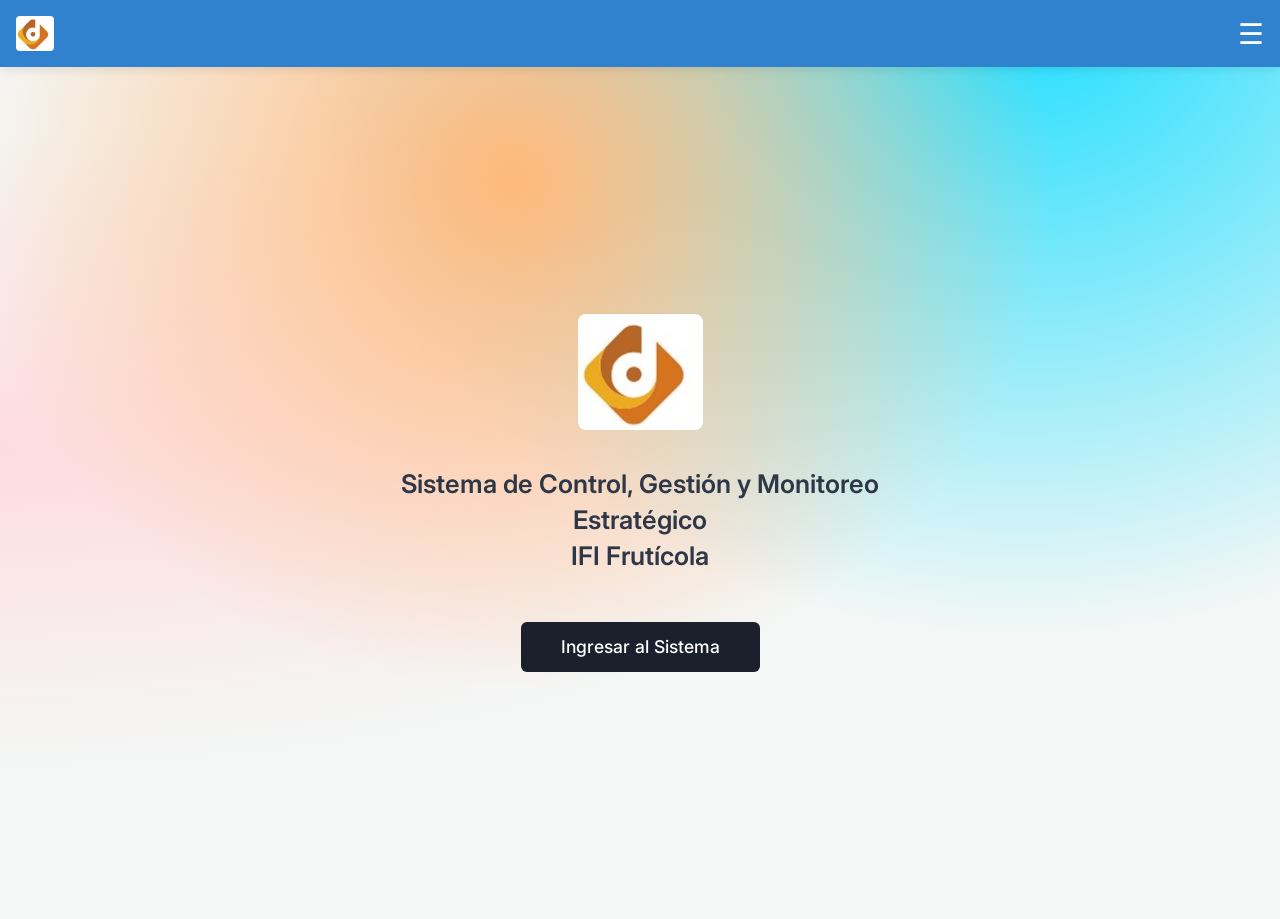
==== commit d2a7e605: "Add files via upload" ====
--- a/index.html
+++ b/index.html
@@ -54,16 +54,11 @@
 
             <!-- VISTA 0: PORTADA -->
             <div id="view-portada" class="view-section active">
-                <div class="portada-container glass">
+                <div class="portada-container">
                     <div class="portada-content">
                         <img src="logo-dnovo.jpg" alt="D-NOVO Logo" class="portada-logo">
-                        <h1 class="portada-title">Plataforma de Inteligencia Territorial</h1>
-                        <p class="portada-subtitle">Sistema de Control, Gestión y Monitoreo Estratégico - IFI Frutícola</p>
-                        <div class="portada-divider"></div>
-                        <p class="portada-text">
-                            Bienvenido al entorno unificado de <strong>D-NOVO</strong>. Aquí podrás visualizar el estado de los informes, gestionar la información de los productores, coordinar agendamientos y explorar territorialmente el impacto del programa.
-                        </p>
-                        <button class="btn-primary portada-btn" onclick="document.querySelector('.menu-item:nth-child(2)').click();">Ingresar al Dashboard</button>
+                        <h1 class="portada-title">Sistema de Control, Gestión y Monitoreo Estratégico<br>IFI Frutícola</h1>
+                        <button class="portada-btn" onclick="document.querySelector('.menu-item:nth-child(2)').click();">Ingresar al Sistema</button>
                     </div>
                 </div>
             </div>
--- a/styles.css
+++ b/styles.css
@@ -869,69 +869,41 @@
     display: flex;
     justify-content: center;
     align-items: center;
-    min-height: calc(100vh - 4rem);
-    padding: 2rem;
+    min-height: calc(100vh - 80px);
+    padding: 1rem;
     text-align: center;
-    border-radius: 12px;
-    background: var(--glass-bg);
-    box-shadow: 0 8px 32px 0 rgba(31, 38, 135, 0.05);
-    border: 1px solid var(--glass-border);
 }
 
 .portada-content {
-    max-width: 700px;
+    max-width: 500px;
 }
 
 .portada-logo {
-    max-width: 150px;
+    max-width: 140px;
     border-radius: 8px;
     margin-bottom: 2rem;
-    box-shadow: 0 4px 15px rgba(0,0,0,0.1);
 }
 
 .portada-title {
-    font-size: 2.5rem;
-    color: var(--blue);
-    margin-bottom: 0.5rem;
-    font-weight: 700;
-}
-
-.portada-subtitle {
-    font-size: 1.2rem;
-    color: var(--text-muted);
-    font-weight: 500;
-    margin-bottom: 2rem;
-}
-
-.portada-divider {
-    height: 4px;
-    width: 60px;
-    background: linear-gradient(90deg, var(--blue), var(--green));
-    margin: 0 auto 2rem;
-    border-radius: 2px;
-}
-
-.portada-text {
+    font-size: 1.6rem;
+    color: var(--text-main);
+    margin-bottom: 3rem;
+    font-weight: 600;
+    line-height: 1.4;
+}
+
+.portada-btn {
+    padding: 0.9rem 2.5rem;
     font-size: 1.1rem;
-    line-height: 1.6;
-    color: var(--text-main);
-    margin-bottom: 2.5rem;
-}
-
-.portada-btn {
-    padding: 0.8rem 2rem;
-    font-size: 1.1rem;
-    background: linear-gradient(135deg, var(--blue), #2b6cb0);
+    background-color: #1a202c;
     color: white;
     border: none;
-    border-radius: 8px;
+    border-radius: 6px;
     cursor: pointer;
-    font-weight: 600;
-    transition: all 0.3s ease;
-    box-shadow: 0 4px 15px rgba(49, 130, 206, 0.3);
+    font-weight: 500;
+    transition: background-color 0.2s ease;
 }
 
 .portada-btn:hover {
-    transform: translateY(-2px);
-    box-shadow: 0 6px 20px rgba(49, 130, 206, 0.4);
-}
+    background-color: #2d3748;
+}
